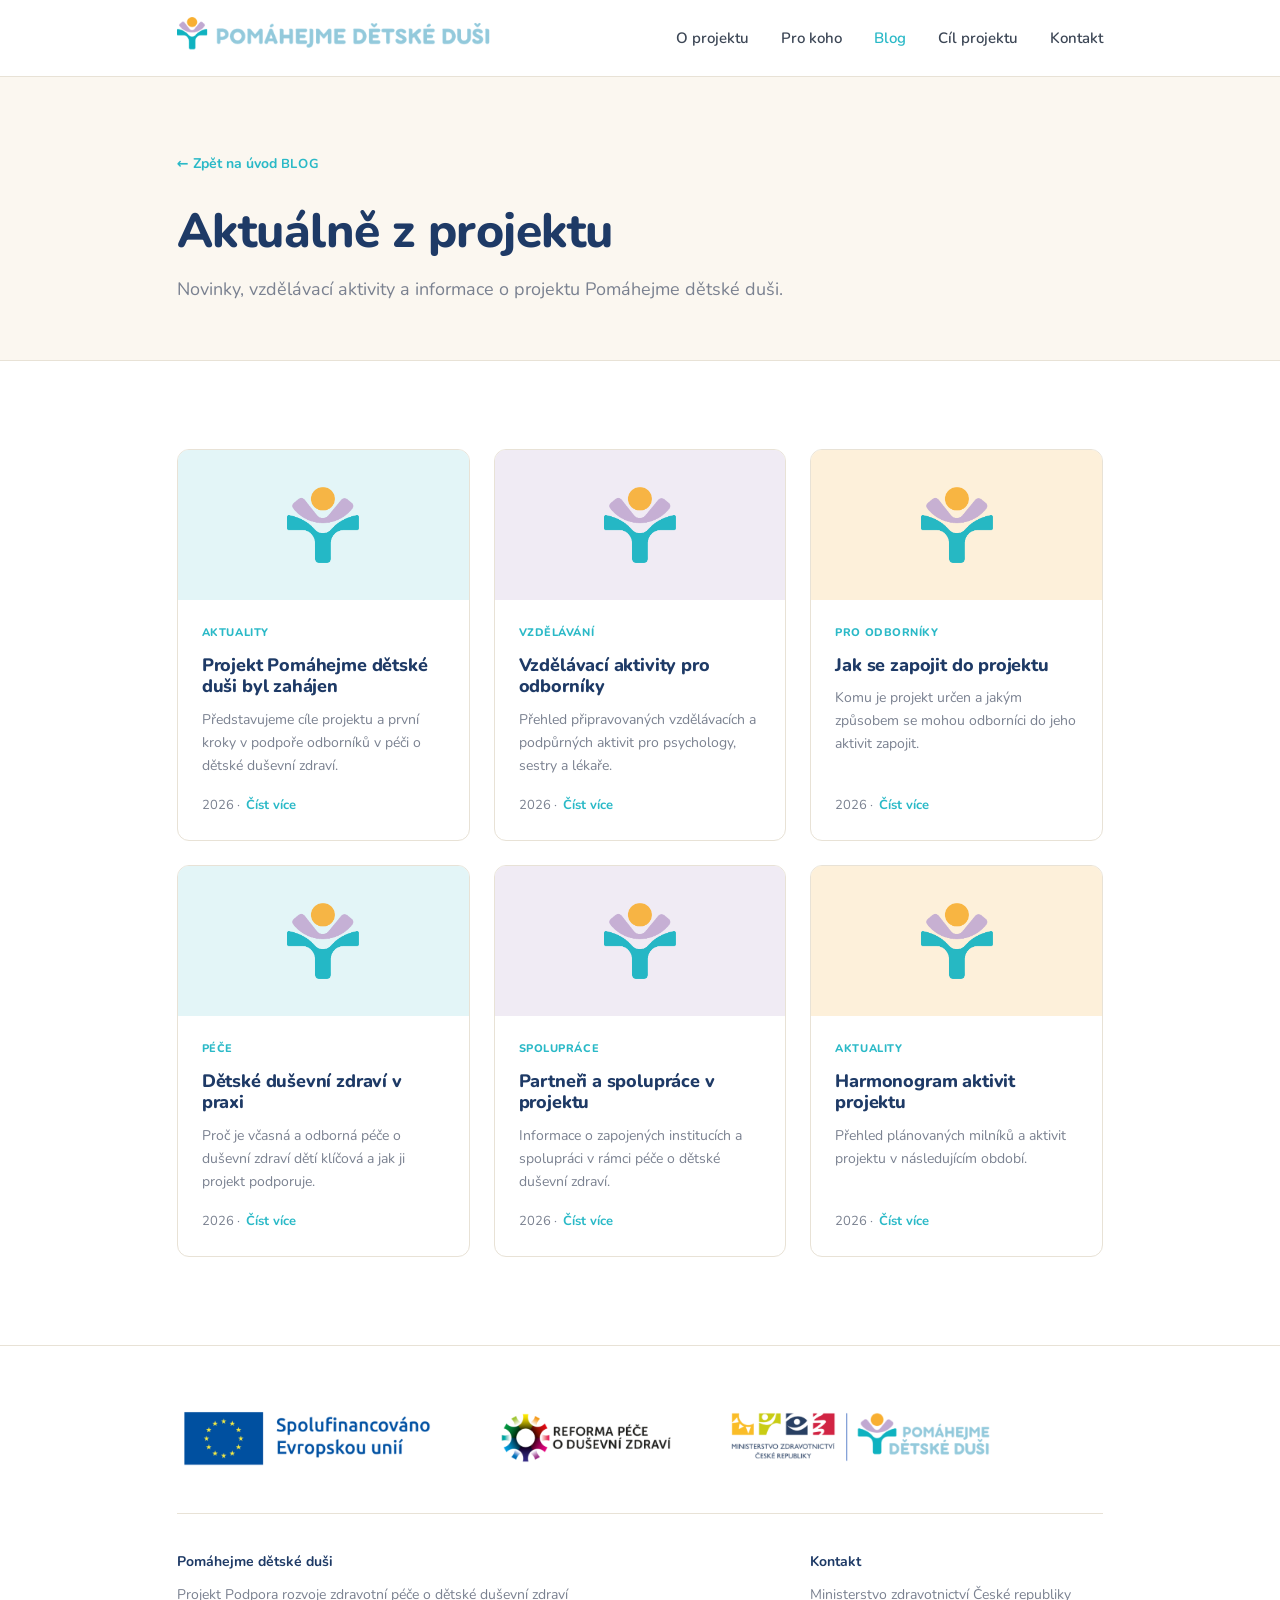
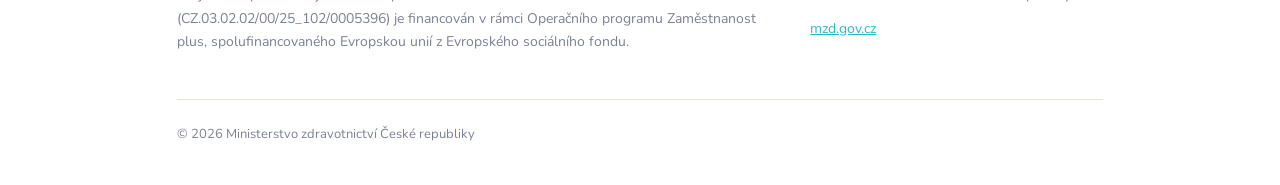
==== blog.html @ 215daaee "Add files via upload" ====
<!DOCTYPE html>
<html lang="cs">
<head>
  <meta charset="UTF-8" />
  <meta name="viewport" content="width=device-width, initial-scale=1.0" />
  <title>Blog — Pomáhejme dětské duši</title>
  <meta name="description" content="Aktuality, vzdělávání a informace z projektu Pomáhejme dětské duši — Podpora rozvoje zdravotní péče o dětské duševní zdraví." />
  <link href="https://fonts.googleapis.com/css2?family=Nunito:wght@400;500;600;700;800&display=swap" rel="stylesheet" />
  <link rel="stylesheet" href="styles.css" />
</head>
<body>

<nav>
  <div class="wrap nav-inner">
    <a class="brand" href="index.html">
      <img class="brand-logo brand-long" src="assets/logo-long.png" alt="Pomáhejme dětské duši" />
      <img class="brand-logo brand-symbol" src="assets/logo-symbol.png" alt="Pomáhejme dětské duši" />
    </a>
    <ul class="nav-links">
      <li><a href="index.html#o-projektu">O projektu</a></li>
      <li><a href="index.html#pro-koho">Pro koho</a></li>
      <li><a href="blog.html" class="is-active">Blog</a></li>
      <li><a href="index.html#cil">Cíl projektu</a></li>
      <li><a href="index.html#kontakt">Kontakt</a></li>
    </ul>
  </div>
</nav>

<!-- ── HLAVIČKA STRÁNKY ─────────────────────────── -->
<header class="page-head">
  <div class="wrap">
    <a class="back-link" href="index.html">← Zpět na úvod</a>
    <span class="kicker">Blog</span>
    <h1>Aktuálně z projektu</h1>
    <p>Novinky, vzdělávací aktivity a informace o projektu Pomáhejme dětské duši.</p>
  </div>
</header>

<!-- ── SEZNAM ČLÁNKŮ ─────────────────────────────── -->
<section class="blog-list">
  <div class="wrap">
    <div class="blog-grid">

      <a class="article" href="#">
        <div class="article-thumb t-pet">
          <img src="assets/logo-symbol.png" alt="" />
        </div>
        <div class="article-body">
          <span class="article-cat">Aktuality</span>
          <h3>Projekt Pomáhejme dětské duši byl zahájen</h3>
          <p>Představujeme cíle projektu a první kroky v podpoře odborníků v péči o dětské duševní zdraví.</p>
          <span class="article-meta">2026 · <span class="article-more">Číst více</span></span>
        </div>
      </a>

      <a class="article" href="#">
        <div class="article-thumb t-lav">
          <img src="assets/logo-symbol.png" alt="" />
        </div>
        <div class="article-body">
          <span class="article-cat">Vzdělávání</span>
          <h3>Vzdělávací aktivity pro odborníky</h3>
          <p>Přehled připravovaných vzdělávacích a podpůrných aktivit pro psychology, sestry a lékaře.</p>
          <span class="article-meta">2026 · <span class="article-more">Číst více</span></span>
        </div>
      </a>

      <a class="article" href="#">
        <div class="article-thumb t-sun">
          <img src="assets/logo-symbol.png" alt="" />
        </div>
        <div class="article-body">
          <span class="article-cat">Pro odborníky</span>
          <h3>Jak se zapojit do projektu</h3>
          <p>Komu je projekt určen a jakým způsobem se mohou odborníci do jeho aktivit zapojit.</p>
          <span class="article-meta">2026 · <span class="article-more">Číst více</span></span>
        </div>
      </a>

      <a class="article" href="#">
        <div class="article-thumb t-pet">
          <img src="assets/logo-symbol.png" alt="" />
        </div>
        <div class="article-body">
          <span class="article-cat">Péče</span>
          <h3>Dětské duševní zdraví v praxi</h3>
          <p>Proč je včasná a odborná péče o duševní zdraví dětí klíčová a jak ji projekt podporuje.</p>
          <span class="article-meta">2026 · <span class="article-more">Číst více</span></span>
        </div>
      </a>

      <a class="article" href="#">
        <div class="article-thumb t-lav">
          <img src="assets/logo-symbol.png" alt="" />
        </div>
        <div class="article-body">
          <span class="article-cat">Spolupráce</span>
          <h3>Partneři a spolupráce v projektu</h3>
          <p>Informace o zapojených institucích a spolupráci v rámci péče o dětské duševní zdraví.</p>
          <span class="article-meta">2026 · <span class="article-more">Číst více</span></span>
        </div>
      </a>

      <a class="article" href="#">
        <div class="article-thumb t-sun">
          <img src="assets/logo-symbol.png" alt="" />
        </div>
        <div class="article-body">
          <span class="article-cat">Aktuality</span>
          <h3>Harmonogram aktivit projektu</h3>
          <p>Přehled plánovaných milníků a aktivit projektu v následujícím období.</p>
          <span class="article-meta">2026 · <span class="article-more">Číst více</span></span>
        </div>
      </a>

    </div>
  </div>
</section>

<!-- ── FOOTER / POVINNÁ PUBLICITA ─────────────────── -->
<footer id="kontakt">
  <div class="wrap">

    <div class="logo-bar">
      <!-- Oficiální logolišta povinné publicity:
           Spolufinancováno Evropskou unií · Reforma péče o duševní zdraví ·
           Ministerstvo zdravotnictví ČR · Pomáhejme dětské duši -->
      <img src="assets/lista.png"
           alt="Spolufinancováno Evropskou unií · Reforma péče o duševní zdraví · Ministerstvo zdravotnictví České republiky · Pomáhejme dětské duši" />
    </div>

    <div class="footer-cols">
      <div>
        <p><strong>Pomáhejme dětské duši</strong></p>
        <p>
          Projekt Podpora rozvoje zdravotní péče o dětské duševní zdraví
          (CZ.03.02.02/00/25_102/0005396) je financován v rámci Operačního
          programu Zaměstnanost plus, spolufinancovaného Evropskou unií
          z Evropského sociálního fondu.
        </p>
      </div>
      <div>
        <p><strong>Kontakt</strong></p>
        <p>Ministerstvo zdravotnictví České republiky</p>
        <p><a href="https://mzd.gov.cz">mzd.gov.cz</a></p>
      </div>
    </div>

    <div class="footer-bottom">
      © 2026 Ministerstvo zdravotnictví České republiky
    </div>

  </div>
</footer>

</body>
</html>
---- styles.css ----
/* Barevnost dle logomanuálu projektu Pomáhejme dětské duši */
:root {
  --petrol:      #2AB9C7;  /* RGB 42/185/199 — sestry */
  --petrol-soft: #E3F5F7;
  --lavender:    #B9A1C9;  /* RGB 185/161/201 — psychologové */
  --lavender-soft:#F0EBF4;
  --sun:         #F4A41C;  /* slunce / lékaři */
  --sun-soft:    #FDF0DA;
  --navy:        #1E3A66;  /* nadpisy dle manuálu */
  --text:        #3C4655;
  --text-soft:   #7A8190;
  --cream:       #FBF7F0;
  --white:       #FFFFFF;
  --line:        #E8E2D6;
}

*, *::before, *::after { margin: 0; padding: 0; box-sizing: border-box; }
html { scroll-behavior: smooth; }

body {
  font-family: 'Nunito', system-ui, -apple-system, sans-serif;
  background: var(--white);
  color: var(--text);
  line-height: 1.65;
  font-size: 17px;
  -webkit-font-smoothing: antialiased;
}

h1, h2, h3 { color: var(--navy); line-height: 1.2; letter-spacing: -0.01em; }

.wrap { max-width: 1080px; margin: 0 auto; padding: 0 6%; }
section { padding: 88px 0; }

a { color: var(--petrol); }

/* Logo — oficiální artwork projektu (transparentní PNG v /assets) */
img { display: block; }

/* ───────── NAV ───────── */
nav {
  position: sticky; top: 0; z-index: 50;
  background: rgba(255,255,255,0.95);
  backdrop-filter: blur(8px);
  border-bottom: 1px solid var(--line);
}
.nav-inner {
  display: flex; align-items: center; justify-content: space-between;
  height: 76px;
}
.brand { display: flex; align-items: center; text-decoration: none; }
.brand-logo { height: 42px; width: auto; }
.brand-symbol { display: none; }
.nav-links { display: flex; align-items: center; gap: 32px; list-style: none; }
.nav-links a {
  text-decoration: none; font-size: 15px; font-weight: 600;
  color: var(--text); transition: color 0.15s; white-space: nowrap;
}
.nav-links a:hover { color: var(--petrol); }
.nav-links a.is-active { color: var(--petrol); }

/* ───────── HERO ───────── */
.hero { padding: 96px 0 88px; }
.hero-grid {
  display: grid; grid-template-columns: 1fr 280px;
  gap: 64px; align-items: center;
}
.kicker {
  display: inline-block; font-size: 13px; font-weight: 700;
  letter-spacing: 0.06em; text-transform: uppercase;
  color: var(--petrol); margin-bottom: 18px;
}
.hero h1 {
  font-size: clamp(2.4rem, 5vw, 3.6rem);
  font-weight: 800; margin-bottom: 22px;
}
.hero p {
  font-size: 18px; color: var(--text);
  max-width: 560px; margin-bottom: 32px;
}
.actions { display: flex; gap: 14px; flex-wrap: wrap; }
.btn {
  display: inline-flex; align-items: center; gap: 8px;
  padding: 13px 26px; border-radius: 8px;
  font-size: 15px; font-weight: 700; text-decoration: none;
  transition: background 0.15s, border-color 0.15s, color 0.15s;
}
.btn-primary { background: var(--petrol); color: var(--white); }
.btn-primary:hover { background: #21A2AF; }
.btn-ghost { border: 1.5px solid var(--line); color: var(--navy); }
.btn-ghost:hover { border-color: var(--petrol); color: var(--petrol); }
.hero-mark { display: flex; justify-content: center; }
.hero-logo { width: 220px; height: auto; }

/* ───────── O PROJEKTU ───────── */
.about { background: var(--cream); }
.section-head { max-width: 640px; margin-bottom: 44px; }
.section-head .kicker { color: var(--petrol); }
.section-head h2 { font-size: clamp(1.8rem, 3.4vw, 2.4rem); font-weight: 800; }
.about-text { max-width: 720px; }
.about-text p { margin-bottom: 20px; font-size: 18px; }
.project-meta {
  margin-top: 36px; padding: 24px 28px;
  background: var(--white); border: 1px solid var(--line);
  border-radius: 10px; font-size: 15px; color: var(--text-soft);
}
.project-meta strong { color: var(--navy); display: block; margin-bottom: 6px; font-size: 16px; }

/* ───────── PRO KOHO (otáčecí karty) ───────── */
.groups-grid {
  display: grid; grid-template-columns: repeat(3, 1fr); gap: 20px;
}
.group-card {
  perspective: 1200px; cursor: pointer;
  border-radius: 12px; outline: none;
}
.group-card:focus-visible { box-shadow: 0 0 0 3px rgba(42,185,199,0.55); }
.flip-inner {
  display: grid; transform-style: preserve-3d;
  transition: transform 0.55s cubic-bezier(.2,.75,.25,1);
}
.group-card.is-flipped .flip-inner { transform: rotateY(180deg); }
.flip-face {
  grid-area: 1 / 1; border-radius: 12px;
  padding: 32px 28px; border: 1px solid var(--line);
  display: flex; flex-direction: column;
  backface-visibility: hidden; -webkit-backface-visibility: hidden;
}
.flip-back { transform: rotateY(180deg); justify-content: center; gap: 14px; }
.g-lav .flip-face { background: var(--lavender-soft); border-color: #E3D8EC; }
.g-pet .flip-face { background: var(--petrol-soft);   border-color: #CDEBEF; }
.g-sun .flip-face { background: var(--sun-soft);       border-color: #F6E0BC; }
.group-tag {
  width: 40px; height: 40px; border-radius: 50%;
  display: flex; align-items: center; justify-content: center;
  margin-bottom: 18px;
}
.g-lav .group-tag { background: var(--lavender); }
.g-pet .group-tag { background: var(--petrol); }
.g-sun .group-tag { background: var(--sun); }
.group-tag span { color: var(--white); font-weight: 800; font-size: 18px; }
.group-card h3 { font-size: 20px; font-weight: 800; margin-bottom: 10px; }
.group-card p { font-size: 15px; color: var(--text); }
.flip-hint {
  margin-top: auto; padding-top: 18px;
  font-size: 13px; font-weight: 700; color: var(--text-soft);
}
.flip-back p { margin-bottom: 4px; }
.flip-back .btn { align-self: flex-start; }
.groups-intro { font-size: 14px; color: var(--text-soft); margin: -28px 0 28px; }
@media (prefers-reduced-motion: reduce) {
  .flip-inner { transition: none; }
}

/* ───────── BLOG ───────── */
.blog { background: var(--cream); }
.blog-head {
  display: flex; align-items: flex-end; justify-content: space-between;
  gap: 20px; flex-wrap: wrap; margin-bottom: 44px;
}
.blog-head .section-head { margin-bottom: 0; }
.blog-all {
  font-size: 14px; font-weight: 700; color: var(--petrol);
  text-decoration: none; white-space: nowrap;
}
.blog-all:hover { text-decoration: underline; }
.blog-grid {
  display: grid; gap: 24px;
  grid-template-columns: repeat(auto-fill, minmax(290px, 1fr));
}
.article {
  display: flex; flex-direction: column;
  background: var(--white); border: 1px solid var(--line);
  border-radius: 12px; overflow: hidden;
  text-decoration: none; color: inherit;
  transition: transform 0.18s, box-shadow 0.18s;
}
.article:hover { transform: translateY(-4px); box-shadow: 0 12px 30px rgba(30,58,102,0.10); }
.article-thumb {
  height: 150px; display: flex; align-items: center; justify-content: center;
}
.article-thumb.t-lav { background: var(--lavender-soft); }
.article-thumb.t-pet { background: var(--petrol-soft); }
.article-thumb.t-sun { background: var(--sun-soft); }
.article-thumb img { height: 76px; width: auto; opacity: 0.9; }
.article-body { padding: 24px; display: flex; flex-direction: column; flex: 1; }
.article-cat {
  align-self: flex-start; font-size: 11px; font-weight: 800;
  letter-spacing: 0.05em; text-transform: uppercase;
  color: var(--petrol); margin-bottom: 12px;
}
.article h3 { font-size: 18px; font-weight: 800; margin-bottom: 10px; }
.article p { font-size: 14px; color: var(--text-soft); margin-bottom: 18px; }
.article-meta {
  margin-top: auto; font-size: 13px; color: var(--text-soft);
  display: flex; align-items: center; gap: 6px;
}
.article-more { color: var(--petrol); font-weight: 700; }

/* ───────── PAGE HEADER (samostatné stránky, např. blog) ───────── */
.page-head { background: var(--cream); border-bottom: 1px solid var(--line); }
.page-head .wrap { padding-top: 72px; padding-bottom: 56px; }
.page-head h1 { font-size: clamp(2rem, 4vw, 3rem); font-weight: 800; margin-bottom: 14px; }
.page-head p { font-size: 18px; color: var(--text-soft); max-width: 620px; }
.back-link {
  display: inline-block; margin-bottom: 28px;
  font-size: 14px; font-weight: 700; color: var(--petrol); text-decoration: none;
}
.back-link:hover { text-decoration: underline; }
.blog-list { background: var(--white); }

/* ───────── CÍL / CTA ───────── */
.goal { background: var(--cream); }
.goal-inner {
  max-width: 760px; margin: 0 auto; text-align: center;
}
.goal-inner h2 { font-size: clamp(1.7rem, 3vw, 2.2rem); font-weight: 800; margin-bottom: 18px; }
.goal-inner p { font-size: 18px; color: var(--text); margin-bottom: 32px; }

/* ───────── FOOTER ───────── */
footer {
  background: var(--white);
  border-top: 1px solid var(--line);
  padding: 56px 0 40px;
}
/* Povinná publicita — oficiální logolišta projektu (Lišta.png) */
.logo-bar {
  padding-bottom: 40px;
  border-bottom: 1px solid var(--line); margin-bottom: 36px;
}
.logo-bar img { width: 100%; max-width: 820px; height: auto; }
.footer-cols {
  display: grid; grid-template-columns: 2fr 1fr; gap: 48px;
  font-size: 14px; color: var(--text-soft);
}
.footer-cols strong { color: var(--navy); }
.footer-cols p { margin-bottom: 10px; }
.footer-bottom {
  margin-top: 36px; padding-top: 24px;
  border-top: 1px solid var(--line);
  font-size: 13px; color: var(--text-soft);
}

/* ───────── RESPONSIVE ───────── */
@media (max-width: 900px) {
  .brand-long { display: none; }
  .brand-symbol { display: block; height: 40px; }
}
@media (max-width: 860px) {
  .nav-links { gap: 20px; }
  .hero-grid { grid-template-columns: 1fr; gap: 40px; }
  .hero-mark { order: -1; }
  .hero-logo { width: 150px; }
  .groups-grid { grid-template-columns: 1fr; }
  .footer-cols { grid-template-columns: 1fr; gap: 28px; }
}
@media (max-width: 560px) {
  .nav-links { display: none; }
  section { padding: 64px 0; }
}
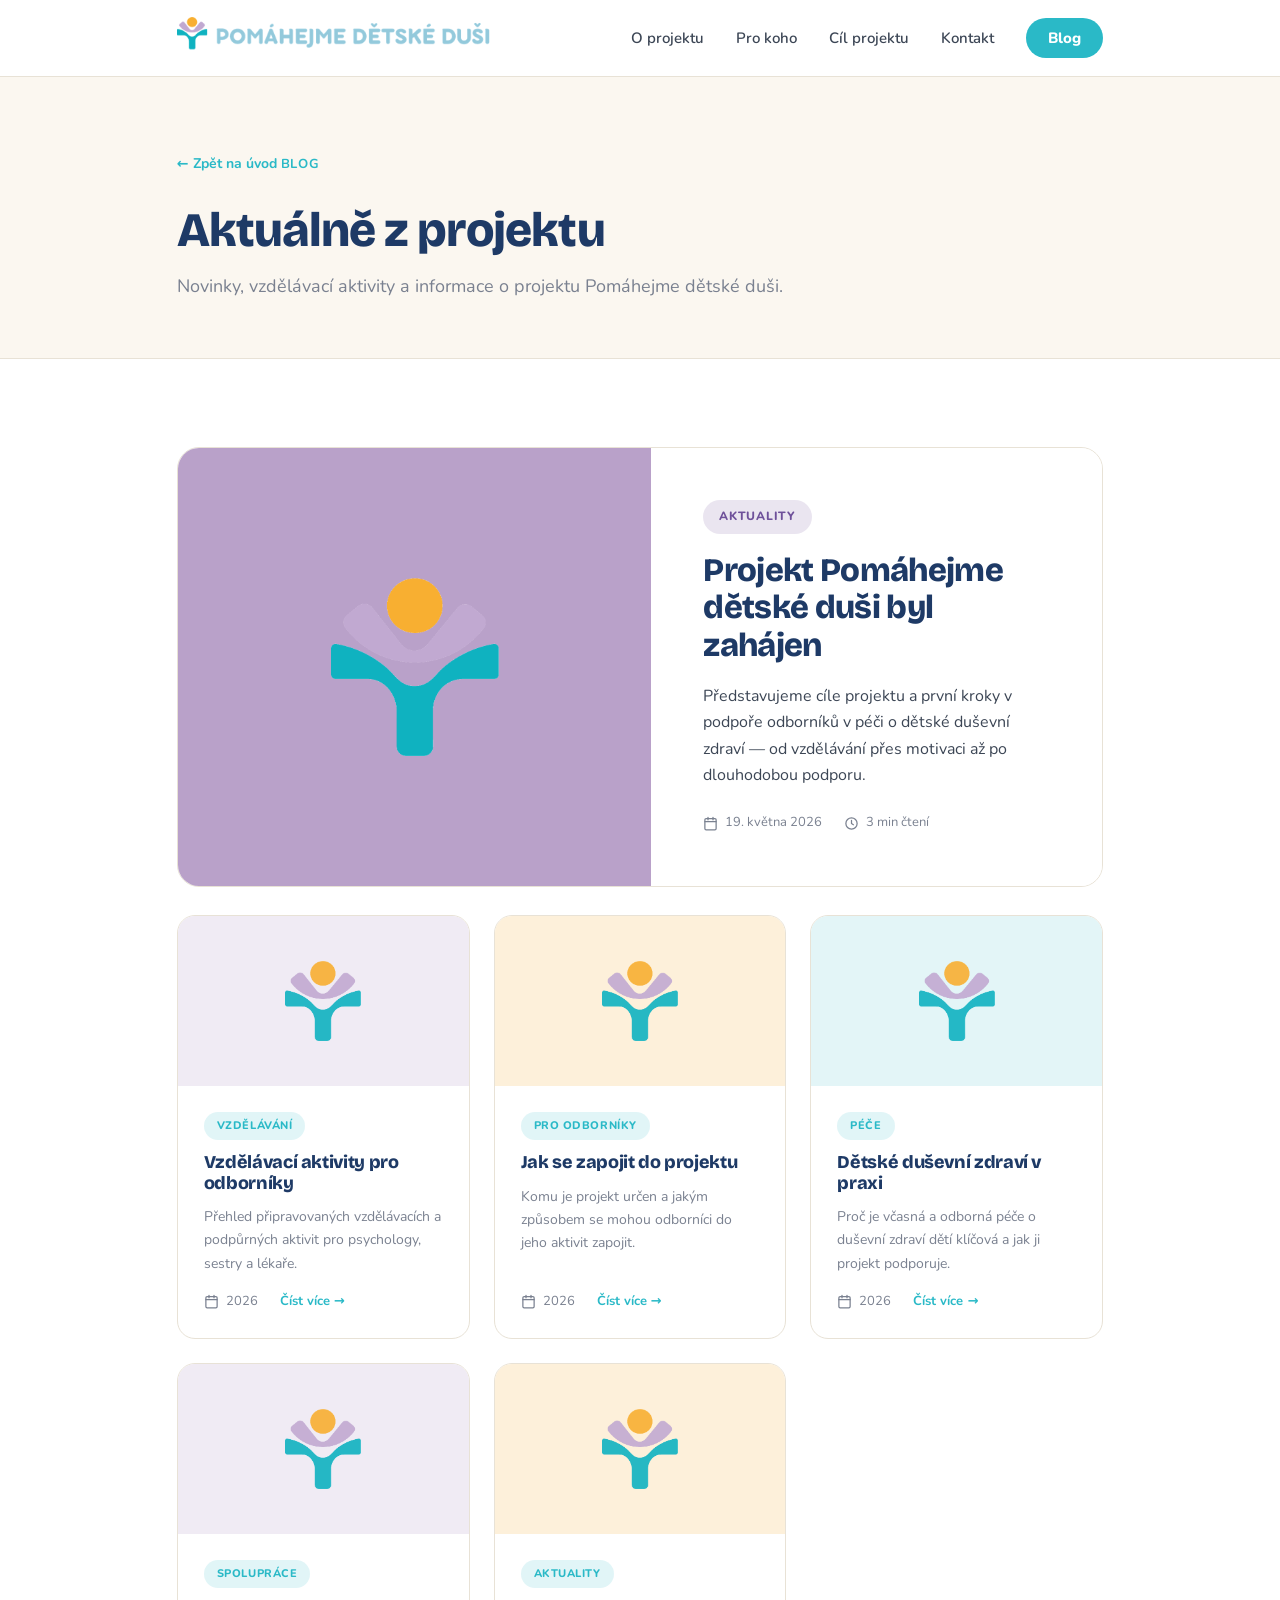
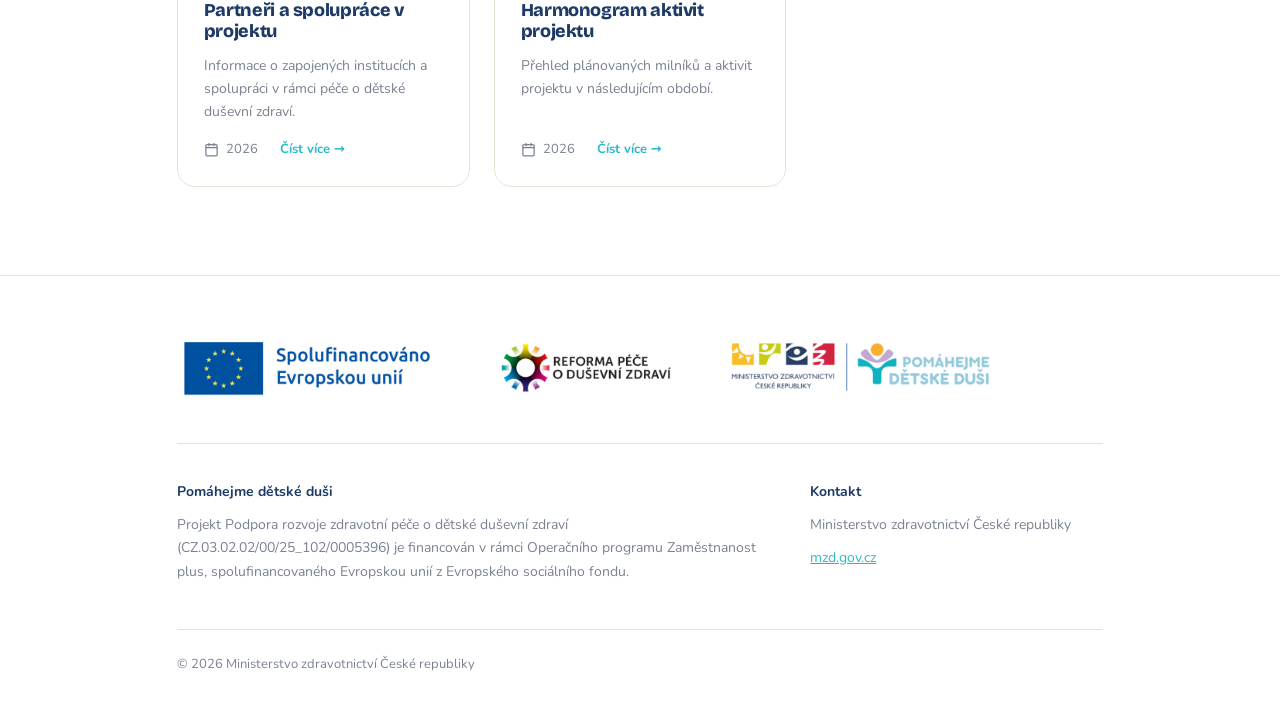
==== commit 2cf49739: "Add files via upload" ====
--- a/blog.html
+++ b/blog.html
@@ -5,7 +5,7 @@
   <meta name="viewport" content="width=device-width, initial-scale=1.0" />
   <title>Blog — Pomáhejme dětské duši</title>
   <meta name="description" content="Aktuality, vzdělávání a informace z projektu Pomáhejme dětské duši — Podpora rozvoje zdravotní péče o dětské duševní zdraví." />
-  <link href="https://fonts.googleapis.com/css2?family=Nunito:wght@400;500;600;700;800&display=swap" rel="stylesheet" />
+  <link href="https://fonts.googleapis.com/css2?family=Bricolage+Grotesque:opsz,wght@12..96,600;12..96,700;12..96,800&family=Nunito:wght@400;500;600;700;800&display=swap" rel="stylesheet" />
   <link rel="stylesheet" href="styles.css" />
 </head>
 <body>
@@ -19,9 +19,9 @@
     <ul class="nav-links">
       <li><a href="index.html#o-projektu">O projektu</a></li>
       <li><a href="index.html#pro-koho">Pro koho</a></li>
-      <li><a href="blog.html" class="is-active">Blog</a></li>
       <li><a href="index.html#cil">Cíl projektu</a></li>
       <li><a href="index.html#kontakt">Kontakt</a></li>
+      <li class="nav-cta"><a href="blog.html">Blog</a></li>
     </ul>
   </div>
 </nav>
@@ -39,19 +39,32 @@
 <!-- ── SEZNAM ČLÁNKŮ ─────────────────────────────── -->
 <section class="blog-list">
   <div class="wrap">
+    <a class="blog-featured bf-lav" href="#">
+      <div class="blog-featured-visual">
+        <img src="assets/logo-symbol.png" alt="" />
+      </div>
+      <div class="blog-featured-body">
+        <span class="pill">Aktuality</span>
+        <h2>Projekt Pomáhejme dětské duši byl zahájen</h2>
+        <p>
+          Představujeme cíle projektu a první kroky v podpoře odborníků
+          v péči o dětské duševní zdraví — od vzdělávání přes motivaci
+          až po dlouhodobou podporu.
+        </p>
+        <span class="blog-meta">
+          <span>
+            <svg viewBox="0 0 24 24"><rect x="3" y="4" width="18" height="18" rx="2"/><path d="M3 9h18M8 2v4M16 2v4"/></svg>
+            19. května 2026
+          </span>
+          <span>
+            <svg viewBox="0 0 24 24"><circle cx="12" cy="12" r="9"/><path d="M12 7v5l3 2"/></svg>
+            3 min čtení
+          </span>
+        </span>
+      </div>
+    </a>
+
     <div class="blog-grid">
-
-      <a class="article" href="#">
-        <div class="article-thumb t-pet">
-          <img src="assets/logo-symbol.png" alt="" />
-        </div>
-        <div class="article-body">
-          <span class="article-cat">Aktuality</span>
-          <h3>Projekt Pomáhejme dětské duši byl zahájen</h3>
-          <p>Představujeme cíle projektu a první kroky v podpoře odborníků v péči o dětské duševní zdraví.</p>
-          <span class="article-meta">2026 · <span class="article-more">Číst více</span></span>
-        </div>
-      </a>
 
       <a class="article" href="#">
         <div class="article-thumb t-lav">
@@ -61,7 +74,10 @@
           <span class="article-cat">Vzdělávání</span>
           <h3>Vzdělávací aktivity pro odborníky</h3>
           <p>Přehled připravovaných vzdělávacích a podpůrných aktivit pro psychology, sestry a lékaře.</p>
-          <span class="article-meta">2026 · <span class="article-more">Číst více</span></span>
+          <span class="blog-meta">
+            <span><svg viewBox="0 0 24 24"><rect x="3" y="4" width="18" height="18" rx="2"/><path d="M3 9h18M8 2v4M16 2v4"/></svg> 2026</span>
+            <span class="article-more">Číst více →</span>
+          </span>
         </div>
       </a>
 
@@ -73,7 +89,10 @@
           <span class="article-cat">Pro odborníky</span>
           <h3>Jak se zapojit do projektu</h3>
           <p>Komu je projekt určen a jakým způsobem se mohou odborníci do jeho aktivit zapojit.</p>
-          <span class="article-meta">2026 · <span class="article-more">Číst více</span></span>
+          <span class="blog-meta">
+            <span><svg viewBox="0 0 24 24"><rect x="3" y="4" width="18" height="18" rx="2"/><path d="M3 9h18M8 2v4M16 2v4"/></svg> 2026</span>
+            <span class="article-more">Číst více →</span>
+          </span>
         </div>
       </a>
 
@@ -85,7 +104,10 @@
           <span class="article-cat">Péče</span>
           <h3>Dětské duševní zdraví v praxi</h3>
           <p>Proč je včasná a odborná péče o duševní zdraví dětí klíčová a jak ji projekt podporuje.</p>
-          <span class="article-meta">2026 · <span class="article-more">Číst více</span></span>
+          <span class="blog-meta">
+            <span><svg viewBox="0 0 24 24"><rect x="3" y="4" width="18" height="18" rx="2"/><path d="M3 9h18M8 2v4M16 2v4"/></svg> 2026</span>
+            <span class="article-more">Číst více →</span>
+          </span>
         </div>
       </a>
 
@@ -97,7 +119,10 @@
           <span class="article-cat">Spolupráce</span>
           <h3>Partneři a spolupráce v projektu</h3>
           <p>Informace o zapojených institucích a spolupráci v rámci péče o dětské duševní zdraví.</p>
-          <span class="article-meta">2026 · <span class="article-more">Číst více</span></span>
+          <span class="blog-meta">
+            <span><svg viewBox="0 0 24 24"><rect x="3" y="4" width="18" height="18" rx="2"/><path d="M3 9h18M8 2v4M16 2v4"/></svg> 2026</span>
+            <span class="article-more">Číst více →</span>
+          </span>
         </div>
       </a>
 
@@ -109,7 +134,10 @@
           <span class="article-cat">Aktuality</span>
           <h3>Harmonogram aktivit projektu</h3>
           <p>Přehled plánovaných milníků a aktivit projektu v následujícím období.</p>
-          <span class="article-meta">2026 · <span class="article-more">Číst více</span></span>
+          <span class="blog-meta">
+            <span><svg viewBox="0 0 24 24"><rect x="3" y="4" width="18" height="18" rx="2"/><path d="M3 9h18M8 2v4M16 2v4"/></svg> 2026</span>
+            <span class="article-more">Číst více →</span>
+          </span>
         </div>
       </a>
 
--- a/styles.css
+++ b/styles.css
@@ -26,7 +26,10 @@
   -webkit-font-smoothing: antialiased;
 }
 
-h1, h2, h3 { color: var(--navy); line-height: 1.2; letter-spacing: -0.01em; }
+h1, h2, h3 {
+  font-family: 'Bricolage Grotesque', 'Nunito', system-ui, sans-serif;
+  color: var(--navy); line-height: 1.15; letter-spacing: -0.02em;
+}
 
 .wrap { max-width: 1080px; margin: 0 auto; padding: 0 6%; }
 section { padding: 88px 0; }
@@ -57,6 +60,16 @@
 }
 .nav-links a:hover { color: var(--petrol); }
 .nav-links a.is-active { color: var(--petrol); }
+.nav-links .nav-cta a,
+.nav-links a.nav-cta {
+  color: var(--white); background: var(--petrol);
+  padding: 10px 22px; border-radius: 999px;
+  font-weight: 800; transition: background 0.15s, transform 0.15s;
+}
+.nav-links .nav-cta a:hover,
+.nav-links a.nav-cta:hover {
+  color: var(--white); background: #21A2AF; transform: translateY(-1px);
+}
 
 /* ───────── HERO ───────── */
 .hero { padding: 96px 0 88px; }
@@ -110,11 +123,13 @@
   display: grid; grid-template-columns: repeat(3, 1fr); gap: 20px;
 }
 .group-card {
+  display: flex;
   perspective: 1200px; cursor: pointer;
   border-radius: 12px; outline: none;
 }
 .group-card:focus-visible { box-shadow: 0 0 0 3px rgba(42,185,199,0.55); }
 .flip-inner {
+  flex: 1;
   display: grid; transform-style: preserve-3d;
   transition: transform 0.55s cubic-bezier(.2,.75,.25,1);
 }
@@ -158,11 +173,60 @@
   gap: 20px; flex-wrap: wrap; margin-bottom: 44px;
 }
 .blog-head .section-head { margin-bottom: 0; }
+a.blog-head-link { text-decoration: none; color: inherit; display: block; }
+a.blog-head-link:hover h2 { color: var(--petrol); }
 .blog-all {
   font-size: 14px; font-weight: 700; color: var(--petrol);
   text-decoration: none; white-space: nowrap;
 }
 .blog-all:hover { text-decoration: underline; }
+/* společný „pill“ štítek kategorie */
+.pill {
+  align-self: flex-start; display: inline-block;
+  font-size: 12px; font-weight: 800; letter-spacing: 0.06em;
+  text-transform: uppercase; padding: 7px 16px; border-radius: 999px;
+  background: rgba(42,185,199,0.16); color: var(--petrol);
+}
+
+/* meta řádek (datum · doba čtení) */
+.blog-meta {
+  display: flex; flex-wrap: wrap; gap: 22px;
+  font-size: 13px; color: var(--text-soft);
+}
+.blog-meta span { display: inline-flex; align-items: center; gap: 7px; }
+.blog-meta svg {
+  width: 15px; height: 15px; stroke: currentColor;
+  fill: none; stroke-width: 2; stroke-linecap: round; stroke-linejoin: round;
+}
+
+/* hlavní (featured) článek */
+.blog-featured {
+  display: grid; grid-template-columns: 1.05fr 1fr;
+  border-radius: 22px; overflow: hidden; margin-bottom: 28px;
+  text-decoration: none; color: inherit; border: 1px solid var(--line);
+  transition: transform 0.2s, box-shadow 0.2s;
+}
+.blog-featured:hover { transform: translateY(-4px); box-shadow: 0 18px 44px rgba(30,58,102,0.12); }
+.blog-featured-visual {
+  display: flex; align-items: center; justify-content: center;
+  min-height: 340px; padding: 48px; background: var(--lavender-soft);
+}
+.blog-featured-visual img { width: 168px; height: auto; }
+.blog-featured-body {
+  padding: 52px 52px; display: flex; flex-direction: column;
+  gap: 18px; background: var(--white);
+}
+.blog-featured-body h2 {
+  font-size: clamp(1.5rem, 2.7vw, 2.05rem); font-weight: 800;
+}
+.blog-featured-body > p { font-size: 16px; color: var(--text); }
+.blog-featured .blog-meta { margin-top: 6px; }
+.bf-lav .blog-featured-visual { background: var(--lavender); }
+.bf-lav .pill { background: rgba(123,94,160,0.16); color: #6E509A; }
+.bf-pet .blog-featured-visual { background: var(--petrol); }
+.bf-sun .blog-featured-visual { background: var(--sun); }
+
+/* mřížka menších článků */
 .blog-grid {
   display: grid; gap: 24px;
   grid-template-columns: repeat(auto-fill, minmax(290px, 1fr));
@@ -170,31 +234,36 @@
 .article {
   display: flex; flex-direction: column;
   background: var(--white); border: 1px solid var(--line);
-  border-radius: 12px; overflow: hidden;
+  border-radius: 18px; overflow: hidden;
   text-decoration: none; color: inherit;
   transition: transform 0.18s, box-shadow 0.18s;
 }
 .article:hover { transform: translateY(-4px); box-shadow: 0 12px 30px rgba(30,58,102,0.10); }
 .article-thumb {
-  height: 150px; display: flex; align-items: center; justify-content: center;
+  height: 170px; display: flex; align-items: center; justify-content: center;
 }
 .article-thumb.t-lav { background: var(--lavender-soft); }
 .article-thumb.t-pet { background: var(--petrol-soft); }
 .article-thumb.t-sun { background: var(--sun-soft); }
-.article-thumb img { height: 76px; width: auto; opacity: 0.9; }
-.article-body { padding: 24px; display: flex; flex-direction: column; flex: 1; }
+.article-thumb img { height: 80px; width: auto; opacity: 0.9; }
+.article-body { padding: 26px; display: flex; flex-direction: column; flex: 1; gap: 12px; }
 .article-cat {
   align-self: flex-start; font-size: 11px; font-weight: 800;
   letter-spacing: 0.05em; text-transform: uppercase;
-  color: var(--petrol); margin-bottom: 12px;
-}
-.article h3 { font-size: 18px; font-weight: 800; margin-bottom: 10px; }
-.article p { font-size: 14px; color: var(--text-soft); margin-bottom: 18px; }
-.article-meta {
-  margin-top: auto; font-size: 13px; color: var(--text-soft);
-  display: flex; align-items: center; gap: 6px;
-}
+  padding: 5px 13px; border-radius: 999px;
+  background: rgba(42,185,199,0.14); color: var(--petrol);
+}
+.article h3 { font-size: 18px; font-weight: 800; }
+.article p { font-size: 14px; color: var(--text-soft); }
+.article .blog-meta { margin-top: auto; padding-top: 4px; }
 .article-more { color: var(--petrol); font-weight: 700; }
+
+/* responzivita blogu */
+@media (max-width: 820px) {
+  .blog-featured { grid-template-columns: 1fr; }
+  .blog-featured-visual { min-height: 200px; padding: 36px; }
+  .blog-featured-body { padding: 36px 28px; }
+}
 
 /* ───────── PAGE HEADER (samostatné stránky, např. blog) ───────── */
 .page-head { background: var(--cream); border-bottom: 1px solid var(--line); }
